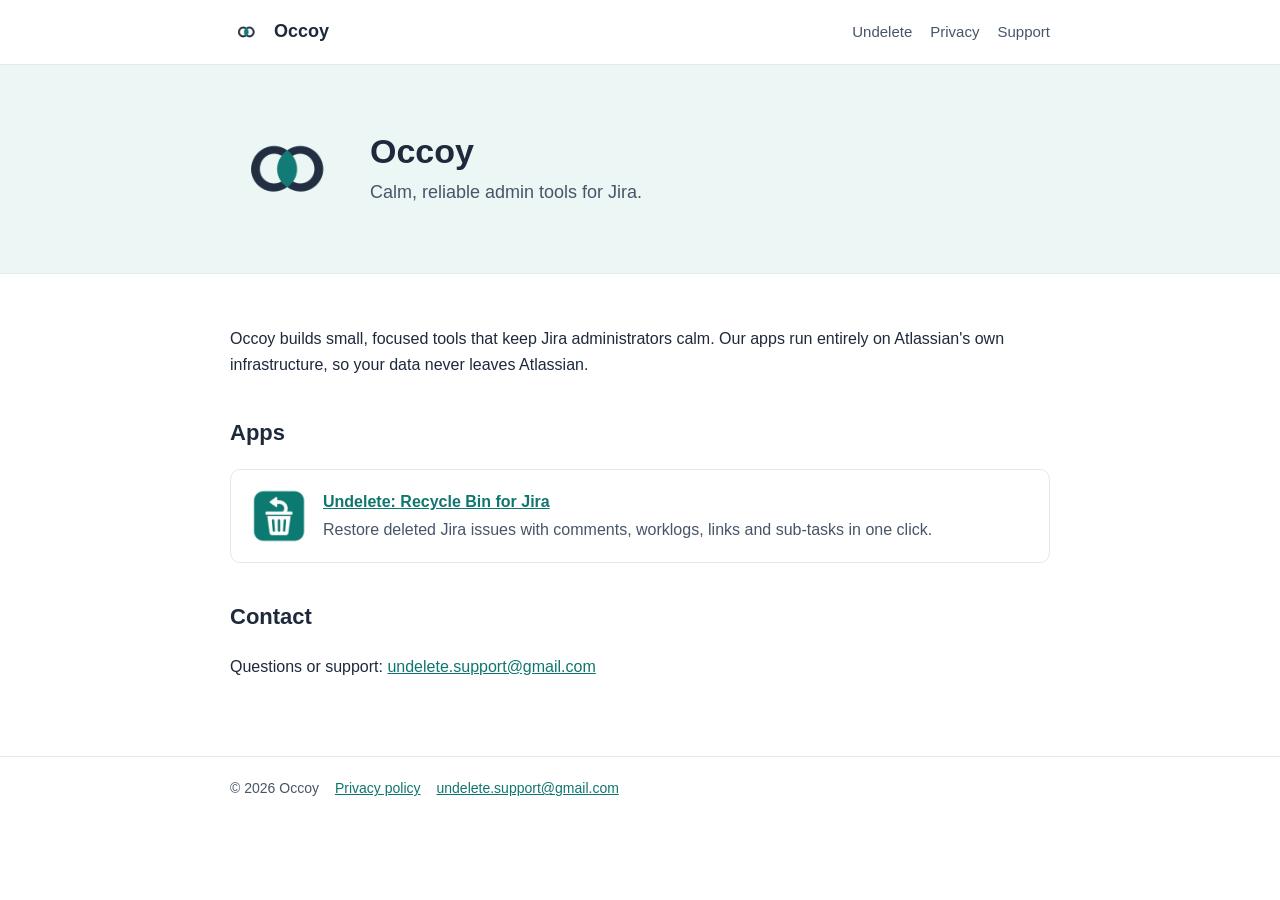
==== index.html @ e72b0fcb "Fix support email address: undelete.support@gmail.com Co-Authored-By: Claude Opus 5.5 (1M context) <" ====
<!doctype html>
<html lang="en"><head><meta charset="utf-8"><meta name="viewport" content="width=device-width,initial-scale=1">
<title>Occoy - admin tools for Jira</title><link rel="stylesheet" href="style.css"><link rel="icon" href="logo-occoy-512.png"></head>
<body>
<header><div class="wrap bar"><img src="logo-occoy-512.png" alt=""><b>Occoy</b>
<nav><a href="undelete/">Undelete</a><a href="undelete/privacy.html">Privacy</a><a href="mailto:undelete.support@gmail.com">Support</a></nav></div></header>
<section class="hero"><div class="wrap"><img src="logo-occoy-512.png" alt=""><div><h1>Occoy</h1><p>Calm, reliable admin tools for Jira.</p></div></div></section>
<main><div class="wrap">
<p>Occoy builds small, focused tools that keep Jira administrators calm. Our apps run entirely on Atlassian's own infrastructure, so your data never leaves Atlassian.</p>
<h2>Apps</h2>
<div class="card"><img src="logo-undelete-512.png" alt=""><div><b><a href="undelete/">Undelete: Recycle Bin for Jira</a></b>
<p>Restore deleted Jira issues with comments, worklogs, links and sub-tasks in one click.</p></div></div>
<h2>Contact</h2><p>Questions or support: <a href="mailto:undelete.support@gmail.com">undelete.support@gmail.com</a></p>
</div></main>
<footer><div class="wrap"><span>&copy; 2026 Occoy</span><a href="undelete/privacy.html">Privacy policy</a><a href="mailto:undelete.support@gmail.com">undelete.support@gmail.com</a></div></footer>
</body></html>
---- style.css ----
:root {
  --ink: #1e293b;
  --muted: #475569;
  --line: #e2e8f0;
  --bg: #ffffff;
  --soft: #ecf6f5;
  --brand: #0f766e;
  --brand-ink: #ffffff;
}
@media (prefers-color-scheme: dark) {
  :root { --ink: #e2e8f0; --muted: #94a3b8; --line: #334155; --bg: #0f172a; --soft: #13232a; --brand: #2dd4bf; --brand-ink: #0f172a; }
}
* { box-sizing: border-box; }
body { margin: 0; font: 16px/1.65 -apple-system, "Segoe UI", Roboto, Helvetica, Arial, sans-serif; color: var(--ink); background: var(--bg); }
a { color: var(--brand); }
header { border-bottom: 1px solid var(--line); }
.wrap { max-width: 860px; margin: 0 auto; padding: 0 20px; }
.bar { display: flex; align-items: center; gap: 12px; height: 64px; }
.bar img { width: 32px; height: 32px; }
.bar b { font-size: 18px; }
.bar nav { margin-left: auto; display: flex; gap: 18px; font-size: 15px; }
.bar nav a { color: var(--muted); text-decoration: none; }
.bar nav a:hover { color: var(--ink); }
.hero { background: var(--soft); padding: 48px 0; border-bottom: 1px solid var(--line); }
.hero .wrap { display: flex; gap: 28px; align-items: center; }
.hero img { width: 112px; height: 112px; flex: none; }
.hero h1 { margin: 0 0 6px; font-size: 34px; line-height: 1.2; }
.hero p { margin: 0; color: var(--muted); font-size: 18px; }
main { padding: 36px 0 60px; }
h2 { margin-top: 36px; font-size: 22px; }
h3 { margin-top: 24px; font-size: 18px; }
.shot { width: 100%; border: 1px solid var(--line); border-radius: 10px; margin: 16px 0; }
.btn { display: inline-block; background: var(--brand); color: var(--brand-ink); padding: 10px 18px; border-radius: 8px; text-decoration: none; font-weight: 600; margin-top: 16px; }
.card { border: 1px solid var(--line); border-radius: 10px; padding: 18px 20px; margin: 16px 0; display: flex; gap: 16px; align-items: center; }
.card img { width: 56px; height: 56px; }
.card p { margin: 2px 0 0; color: var(--muted); }
footer { border-top: 1px solid var(--line); color: var(--muted); font-size: 14px; padding: 20px 0; }
footer .wrap { display: flex; flex-wrap: wrap; gap: 16px; }
@media (max-width: 600px) {
  .hero .wrap { flex-direction: column; align-items: flex-start; }
  .hero img { width: 80px; height: 80px; }
  .hero h1 { font-size: 28px; }
  .bar nav { gap: 12px; }
}

/* Keep the dark logo mark visible on dark backgrounds. */
.bar img { background: #ffffff; border-radius: 50%; padding: 3px; }
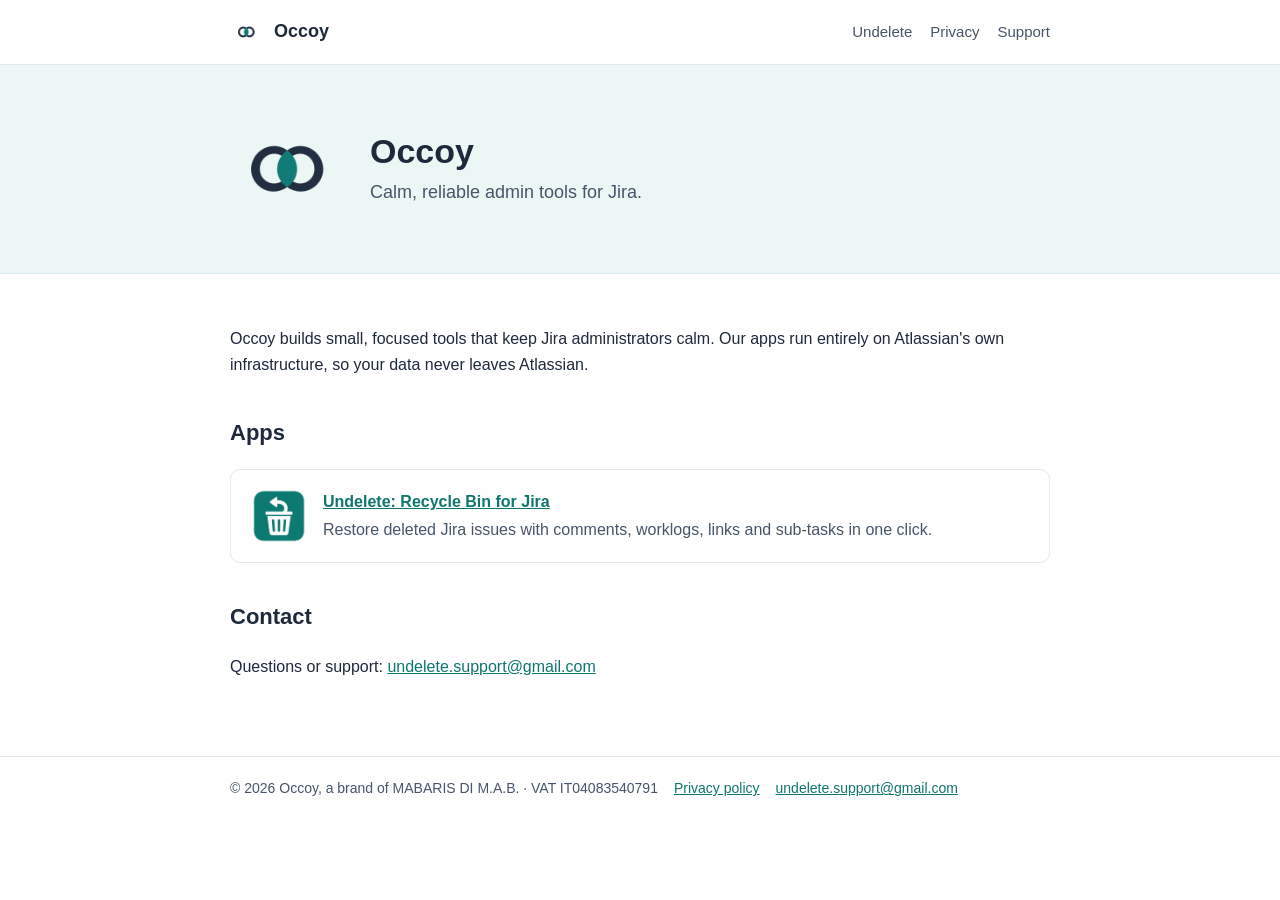
==== commit 3a21c064: "Name the business behind Occoy (MABARIS DI M.A.B., VAT IT04083540791) in the privacy policy and foot" ====
--- a/index.html
+++ b/index.html
@@ -12,5 +12,5 @@
 <p>Restore deleted Jira issues with comments, worklogs, links and sub-tasks in one click.</p></div></div>
 <h2>Contact</h2><p>Questions or support: <a href="mailto:undelete.support@gmail.com">undelete.support@gmail.com</a></p>
 </div></main>
-<footer><div class="wrap"><span>&copy; 2026 Occoy</span><a href="undelete/privacy.html">Privacy policy</a><a href="mailto:undelete.support@gmail.com">undelete.support@gmail.com</a></div></footer>
+<footer><div class="wrap"><span>&copy; 2026 Occoy, a brand of MABARIS DI M.A.B. &middot; VAT IT04083540791</span><a href="undelete/privacy.html">Privacy policy</a><a href="mailto:undelete.support@gmail.com">undelete.support@gmail.com</a></div></footer>
 </body></html>
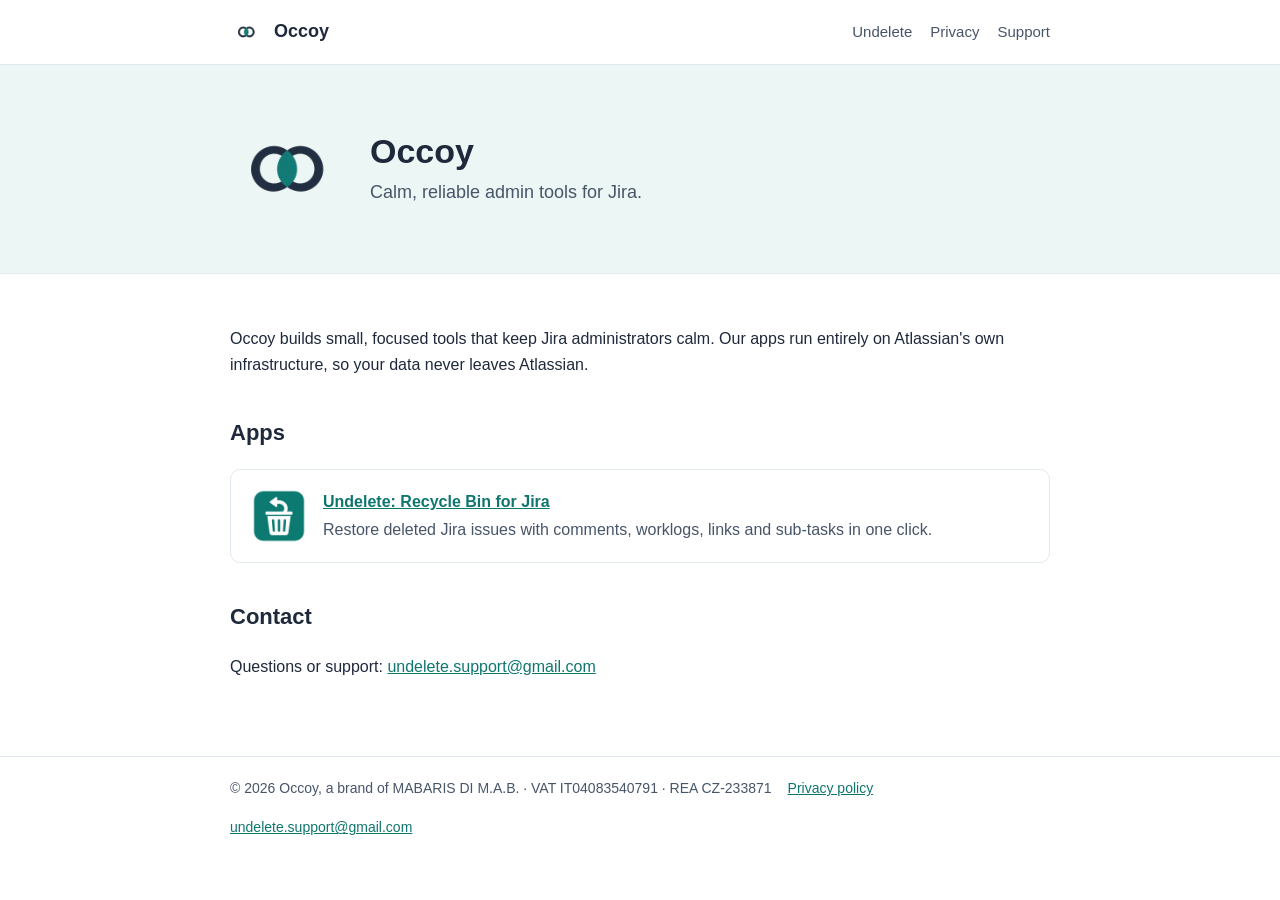
==== commit 4be9c7b2: "Show the REA number (CZ-233871) next to the VAT number in the footer and privacy policy Co-Authored-" ====
--- a/index.html
+++ b/index.html
@@ -12,5 +12,5 @@
 <p>Restore deleted Jira issues with comments, worklogs, links and sub-tasks in one click.</p></div></div>
 <h2>Contact</h2><p>Questions or support: <a href="mailto:undelete.support@gmail.com">undelete.support@gmail.com</a></p>
 </div></main>
-<footer><div class="wrap"><span>&copy; 2026 Occoy, a brand of MABARIS DI M.A.B. &middot; VAT IT04083540791</span><a href="undelete/privacy.html">Privacy policy</a><a href="mailto:undelete.support@gmail.com">undelete.support@gmail.com</a></div></footer>
+<footer><div class="wrap"><span>&copy; 2026 Occoy, a brand of MABARIS DI M.A.B. &middot; VAT IT04083540791 &middot; REA CZ-233871</span><a href="undelete/privacy.html">Privacy policy</a><a href="mailto:undelete.support@gmail.com">undelete.support@gmail.com</a></div></footer>
 </body></html>
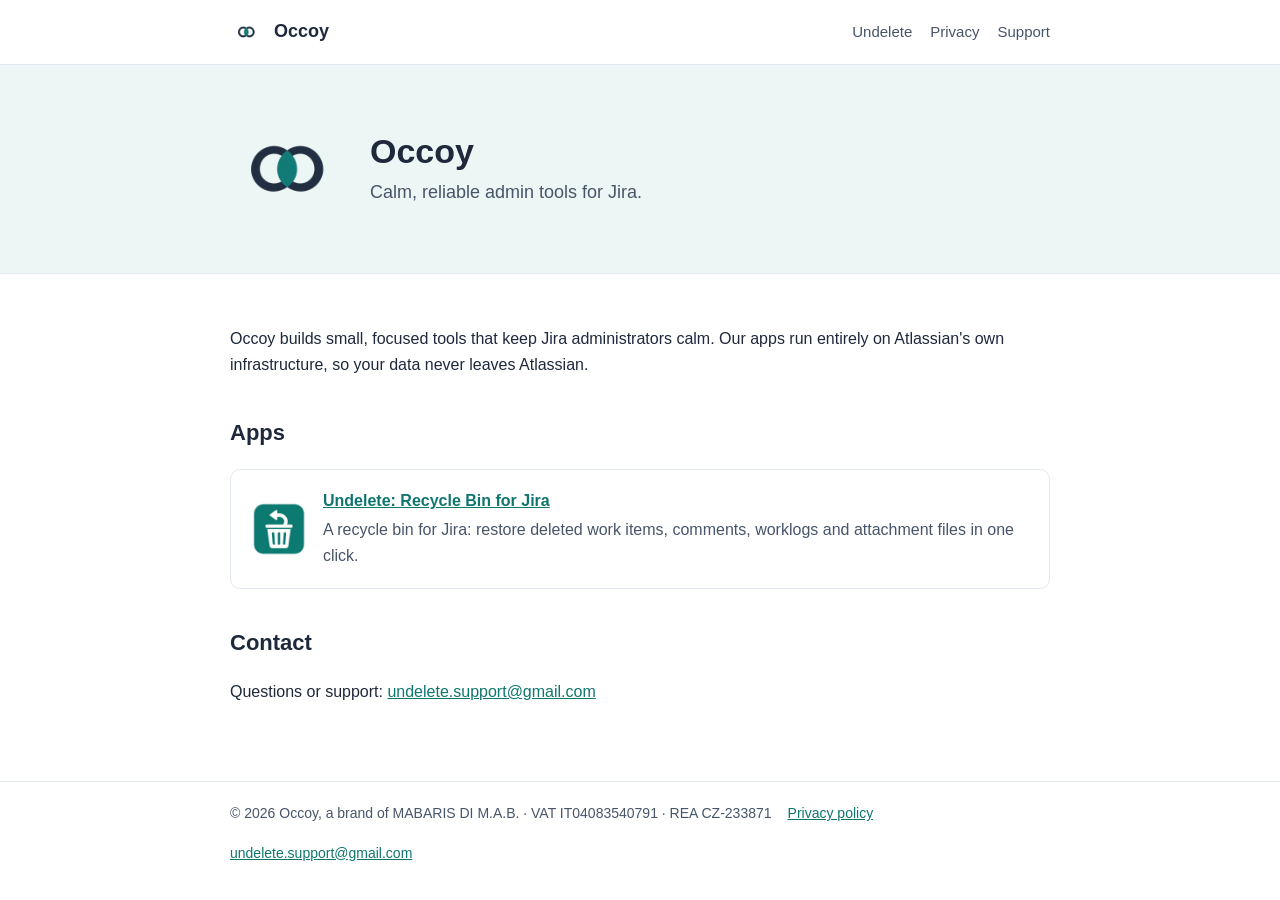
==== commit fbfdb07c: "Docs and privacy policy for the new Undelete release Attachment file backup (Forge Object Store), re" ====
--- a/index.html
+++ b/index.html
@@ -9,7 +9,7 @@
 <p>Occoy builds small, focused tools that keep Jira administrators calm. Our apps run entirely on Atlassian's own infrastructure, so your data never leaves Atlassian.</p>
 <h2>Apps</h2>
 <div class="card"><img src="logo-undelete-512.png" alt=""><div><b><a href="undelete/">Undelete: Recycle Bin for Jira</a></b>
-<p>Restore deleted Jira issues with comments, worklogs, links and sub-tasks in one click.</p></div></div>
+<p>A recycle bin for Jira: restore deleted work items, comments, worklogs and attachment files in one click.</p></div></div>
 <h2>Contact</h2><p>Questions or support: <a href="mailto:undelete.support@gmail.com">undelete.support@gmail.com</a></p>
 </div></main>
 <footer><div class="wrap"><span>&copy; 2026 Occoy, a brand of MABARIS DI M.A.B. &middot; VAT IT04083540791 &middot; REA CZ-233871</span><a href="undelete/privacy.html">Privacy policy</a><a href="mailto:undelete.support@gmail.com">undelete.support@gmail.com</a></div></footer>
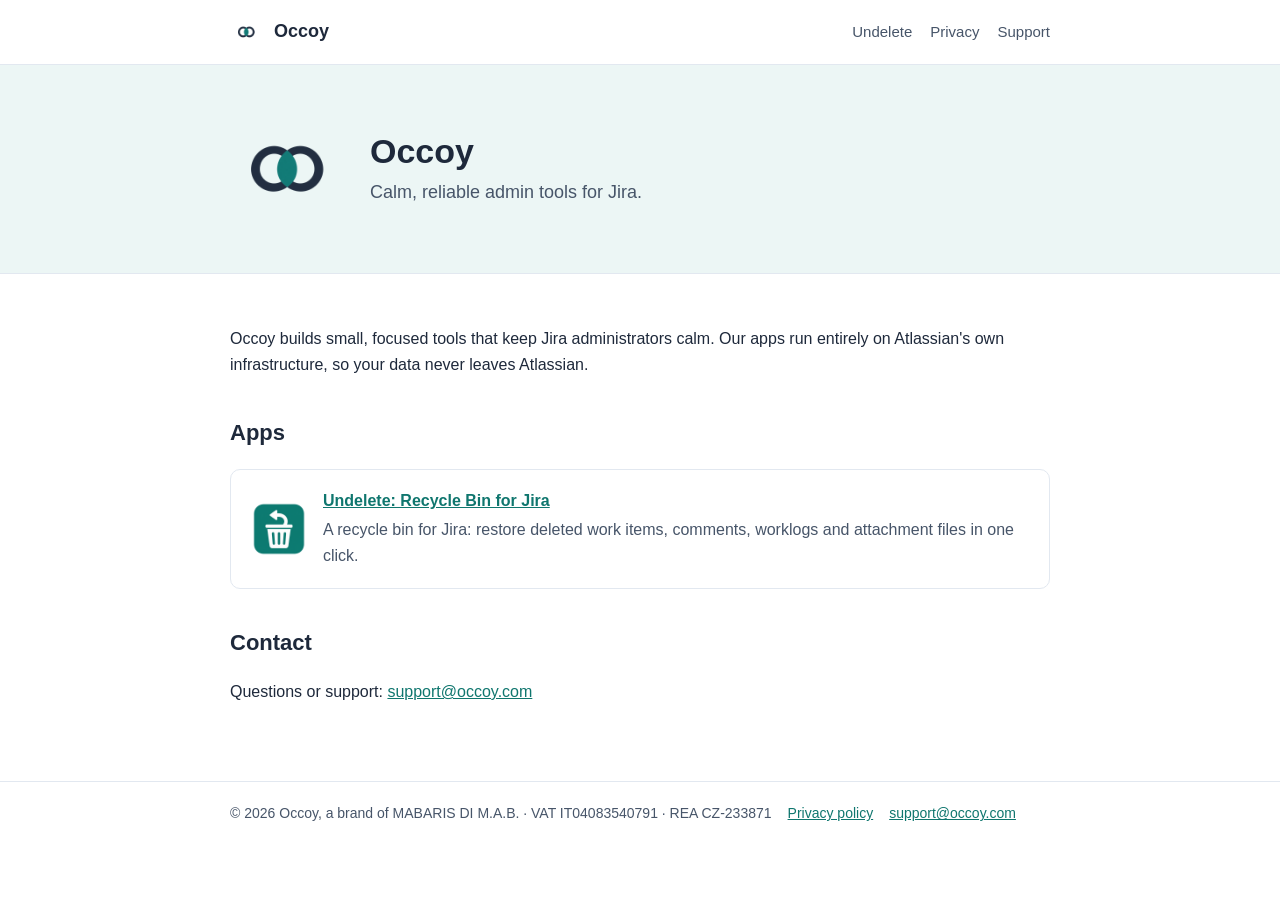
==== commit 5a254f9c: "Use support@occoy.com as the contact address Co-Authored-By: Claude Opus 5.5 <noreply@anthropic.com>" ====
--- a/index.html
+++ b/index.html
@@ -3,14 +3,14 @@
 <title>Occoy - admin tools for Jira</title><link rel="stylesheet" href="style.css"><link rel="icon" href="logo-occoy-512.png"></head>
 <body>
 <header><div class="wrap bar"><img src="logo-occoy-512.png" alt=""><b>Occoy</b>
-<nav><a href="undelete/">Undelete</a><a href="undelete/privacy.html">Privacy</a><a href="mailto:undelete.support@gmail.com">Support</a></nav></div></header>
+<nav><a href="undelete/">Undelete</a><a href="undelete/privacy.html">Privacy</a><a href="mailto:support@occoy.com">Support</a></nav></div></header>
 <section class="hero"><div class="wrap"><img src="logo-occoy-512.png" alt=""><div><h1>Occoy</h1><p>Calm, reliable admin tools for Jira.</p></div></div></section>
 <main><div class="wrap">
 <p>Occoy builds small, focused tools that keep Jira administrators calm. Our apps run entirely on Atlassian's own infrastructure, so your data never leaves Atlassian.</p>
 <h2>Apps</h2>
 <div class="card"><img src="logo-undelete-512.png" alt=""><div><b><a href="undelete/">Undelete: Recycle Bin for Jira</a></b>
 <p>A recycle bin for Jira: restore deleted work items, comments, worklogs and attachment files in one click.</p></div></div>
-<h2>Contact</h2><p>Questions or support: <a href="mailto:undelete.support@gmail.com">undelete.support@gmail.com</a></p>
+<h2>Contact</h2><p>Questions or support: <a href="mailto:support@occoy.com">support@occoy.com</a></p>
 </div></main>
-<footer><div class="wrap"><span>&copy; 2026 Occoy, a brand of MABARIS DI M.A.B. &middot; VAT IT04083540791 &middot; REA CZ-233871</span><a href="undelete/privacy.html">Privacy policy</a><a href="mailto:undelete.support@gmail.com">undelete.support@gmail.com</a></div></footer>
+<footer><div class="wrap"><span>&copy; 2026 Occoy, a brand of MABARIS DI M.A.B. &middot; VAT IT04083540791 &middot; REA CZ-233871</span><a href="undelete/privacy.html">Privacy policy</a><a href="mailto:support@occoy.com">support@occoy.com</a></div></footer>
 </body></html>
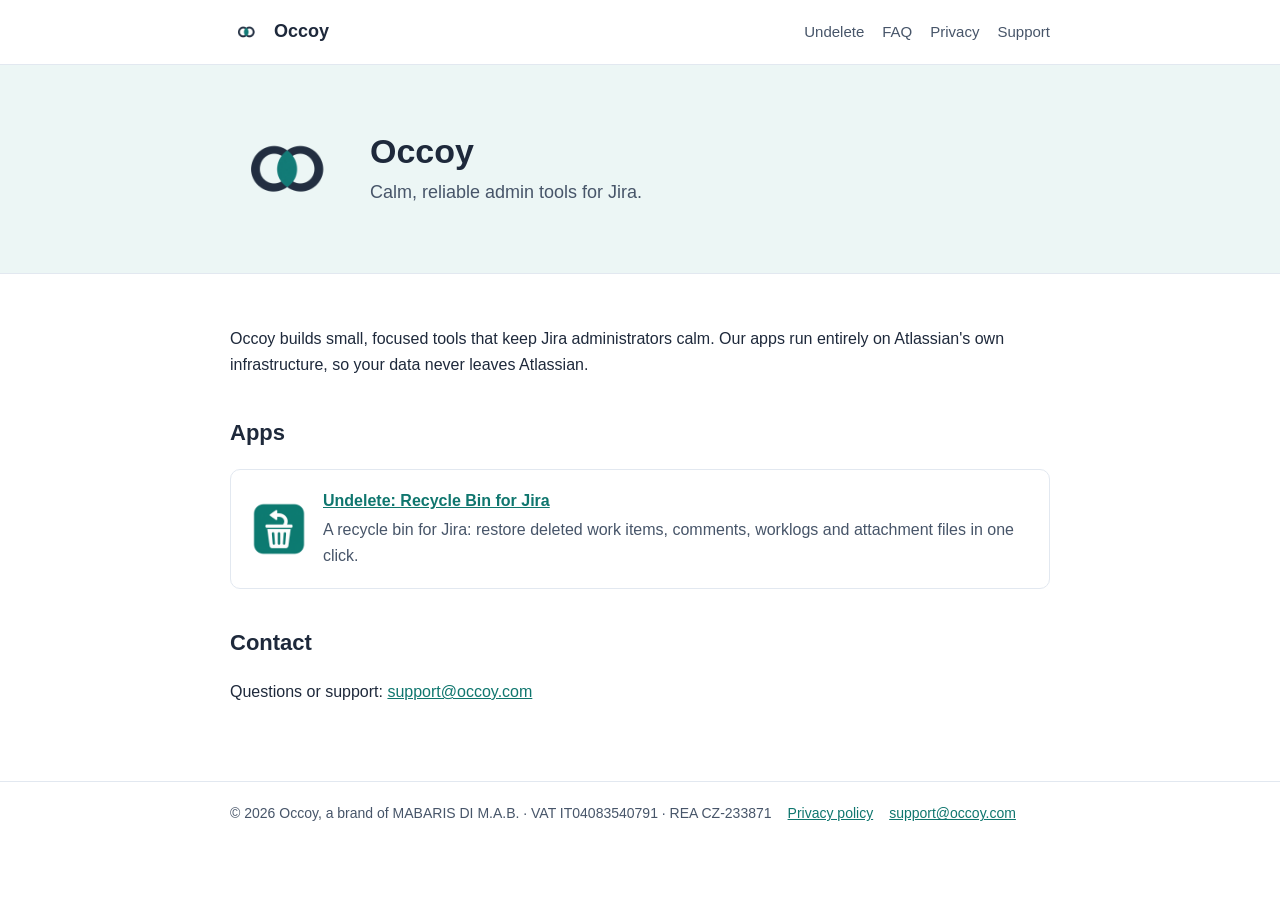
==== commit acfca9ec: "Add the Undelete FAQ and an at-a-glance limits box to the documentation" ====
--- a/index.html
+++ b/index.html
@@ -3,7 +3,7 @@
 <title>Occoy - admin tools for Jira</title><link rel="stylesheet" href="style.css"><link rel="icon" href="logo-occoy-512.png"></head>
 <body>
 <header><div class="wrap bar"><img src="logo-occoy-512.png" alt=""><b>Occoy</b>
-<nav><a href="undelete/">Undelete</a><a href="undelete/privacy.html">Privacy</a><a href="mailto:support@occoy.com">Support</a></nav></div></header>
+<nav><a href="undelete/">Undelete</a><a href="undelete/faq.html">FAQ</a><a href="undelete/privacy.html">Privacy</a><a href="mailto:support@occoy.com">Support</a></nav></div></header>
 <section class="hero"><div class="wrap"><img src="logo-occoy-512.png" alt=""><div><h1>Occoy</h1><p>Calm, reliable admin tools for Jira.</p></div></div></section>
 <main><div class="wrap">
 <p>Occoy builds small, focused tools that keep Jira administrators calm. Our apps run entirely on Atlassian's own infrastructure, so your data never leaves Atlassian.</p>
--- a/style.css
+++ b/style.css
@@ -29,6 +29,8 @@
 main { padding: 36px 0 60px; }
 h2 { margin-top: 36px; font-size: 22px; }
 h3 { margin-top: 24px; font-size: 18px; }
+.box { border: 1px solid var(--line); background: var(--soft); border-radius: 10px; padding: 2px 20px 6px; margin: 20px 0; }
+.box h2 { margin-top: 16px; font-size: 19px; }
 .shot { width: 100%; border: 1px solid var(--line); border-radius: 10px; margin: 16px 0; }
 .btn { display: inline-block; background: var(--brand); color: var(--brand-ink); padding: 10px 18px; border-radius: 8px; text-decoration: none; font-weight: 600; margin-top: 16px; }
 .card { border: 1px solid var(--line); border-radius: 10px; padding: 18px 20px; margin: 16px 0; display: flex; gap: 16px; align-items: center; }
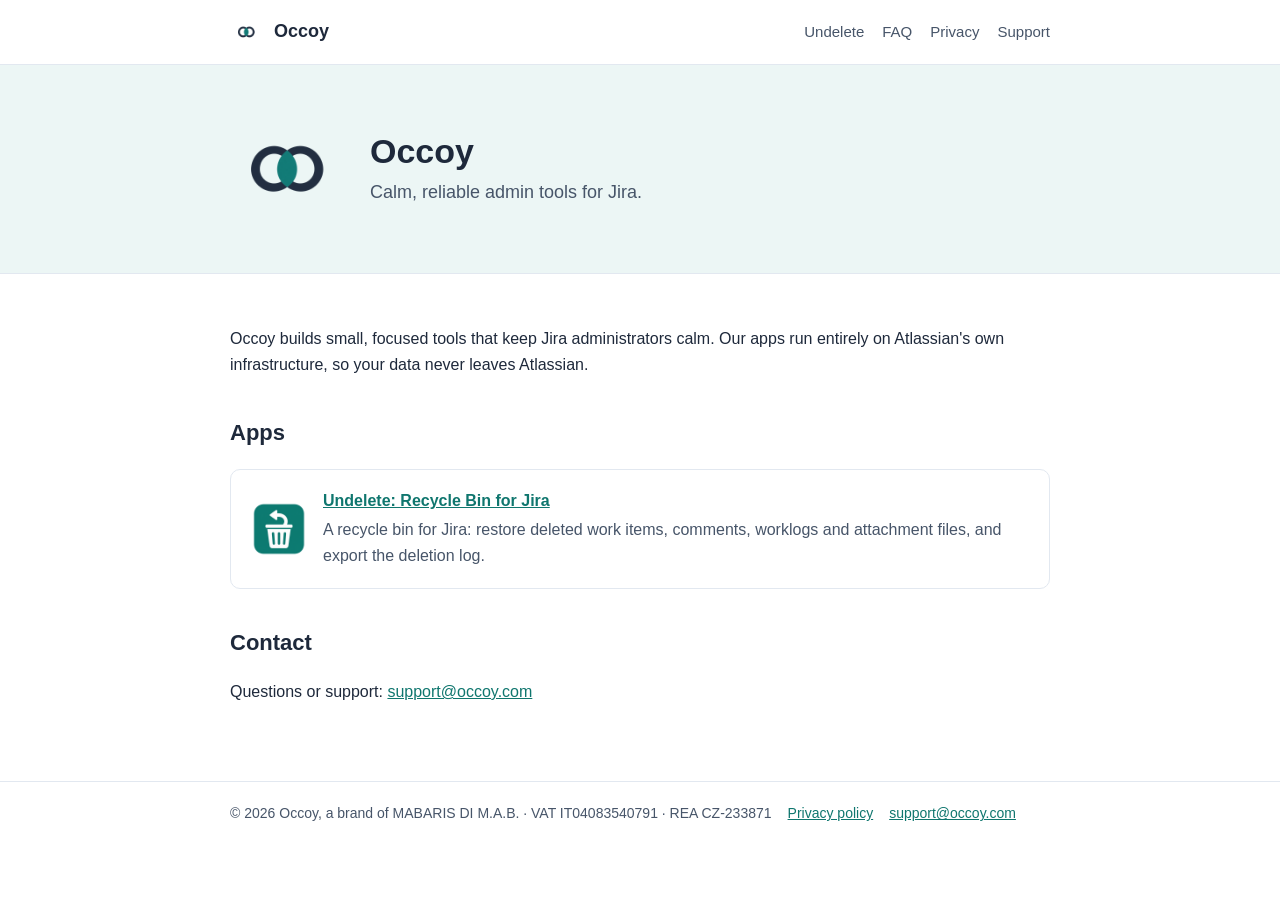
==== commit 0d4bba2b: "Undelete docs and FAQ for the resubmitted version: export, filters, restore choices, quiet restores " ====
--- a/index.html
+++ b/index.html
@@ -9,7 +9,7 @@
 <p>Occoy builds small, focused tools that keep Jira administrators calm. Our apps run entirely on Atlassian's own infrastructure, so your data never leaves Atlassian.</p>
 <h2>Apps</h2>
 <div class="card"><img src="logo-undelete-512.png" alt=""><div><b><a href="undelete/">Undelete: Recycle Bin for Jira</a></b>
-<p>A recycle bin for Jira: restore deleted work items, comments, worklogs and attachment files in one click.</p></div></div>
+<p>A recycle bin for Jira: restore deleted work items, comments, worklogs and attachment files, and export the deletion log.</p></div></div>
 <h2>Contact</h2><p>Questions or support: <a href="mailto:support@occoy.com">support@occoy.com</a></p>
 </div></main>
 <footer><div class="wrap"><span>&copy; 2026 Occoy, a brand of MABARIS DI M.A.B. &middot; VAT IT04083540791 &middot; REA CZ-233871</span><a href="undelete/privacy.html">Privacy policy</a><a href="mailto:support@occoy.com">support@occoy.com</a></div></footer>
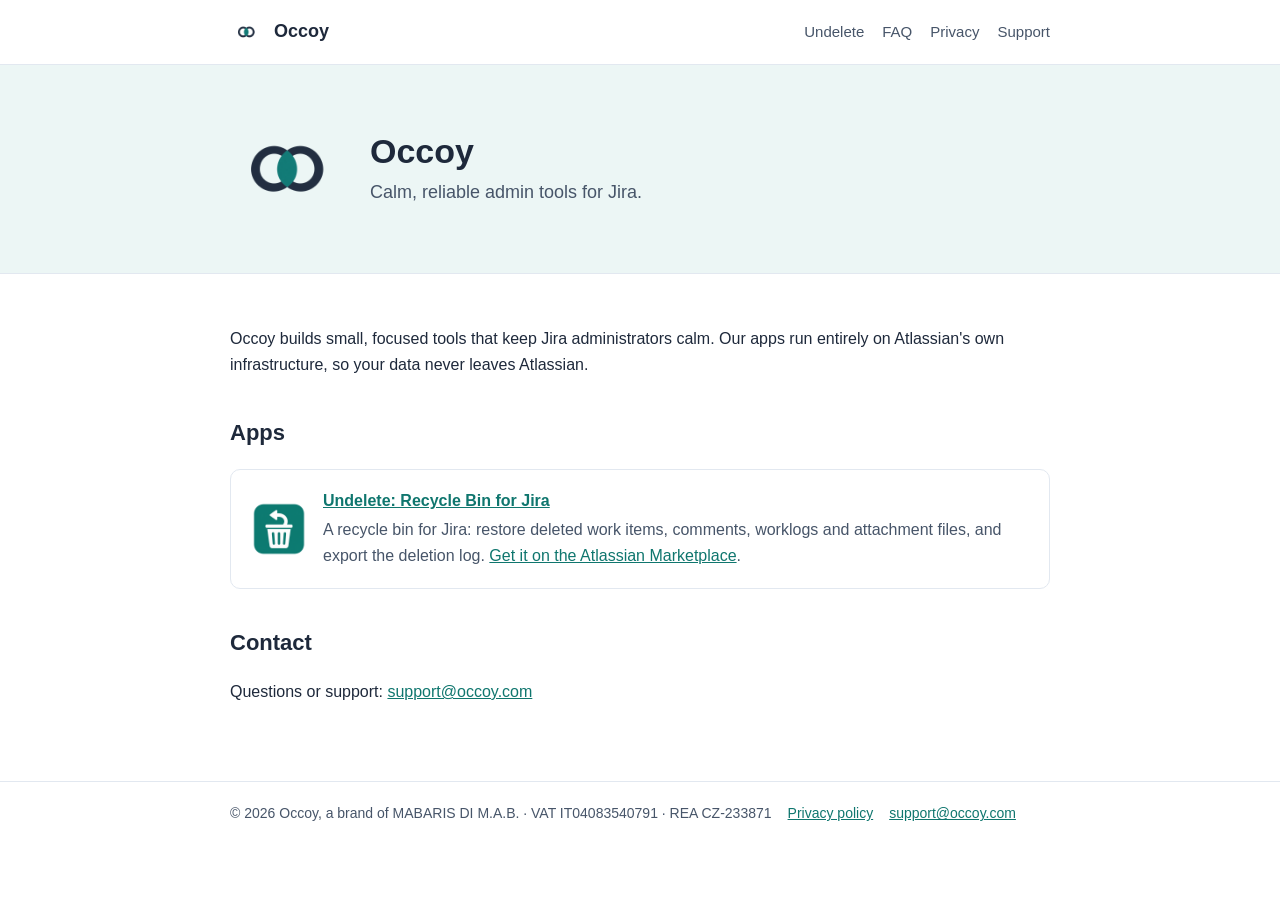
==== commit 4c12a0f8: "Link the Undelete pages to the public Marketplace listing Co-Authored-By: Claude Opus 5.5 <noreply@a" ====
--- a/index.html
+++ b/index.html
@@ -9,7 +9,7 @@
 <p>Occoy builds small, focused tools that keep Jira administrators calm. Our apps run entirely on Atlassian's own infrastructure, so your data never leaves Atlassian.</p>
 <h2>Apps</h2>
 <div class="card"><img src="logo-undelete-512.png" alt=""><div><b><a href="undelete/">Undelete: Recycle Bin for Jira</a></b>
-<p>A recycle bin for Jira: restore deleted work items, comments, worklogs and attachment files, and export the deletion log.</p></div></div>
+<p>A recycle bin for Jira: restore deleted work items, comments, worklogs and attachment files, and export the deletion log. <a href="https://marketplace.atlassian.com/apps/3093750412/undelete-recycle-bin-for-jira">Get it on the Atlassian Marketplace</a>.</p></div></div>
 <h2>Contact</h2><p>Questions or support: <a href="mailto:support@occoy.com">support@occoy.com</a></p>
 </div></main>
 <footer><div class="wrap"><span>&copy; 2026 Occoy, a brand of MABARIS DI M.A.B. &middot; VAT IT04083540791 &middot; REA CZ-233871</span><a href="undelete/privacy.html">Privacy policy</a><a href="mailto:support@occoy.com">support@occoy.com</a></div></footer>
